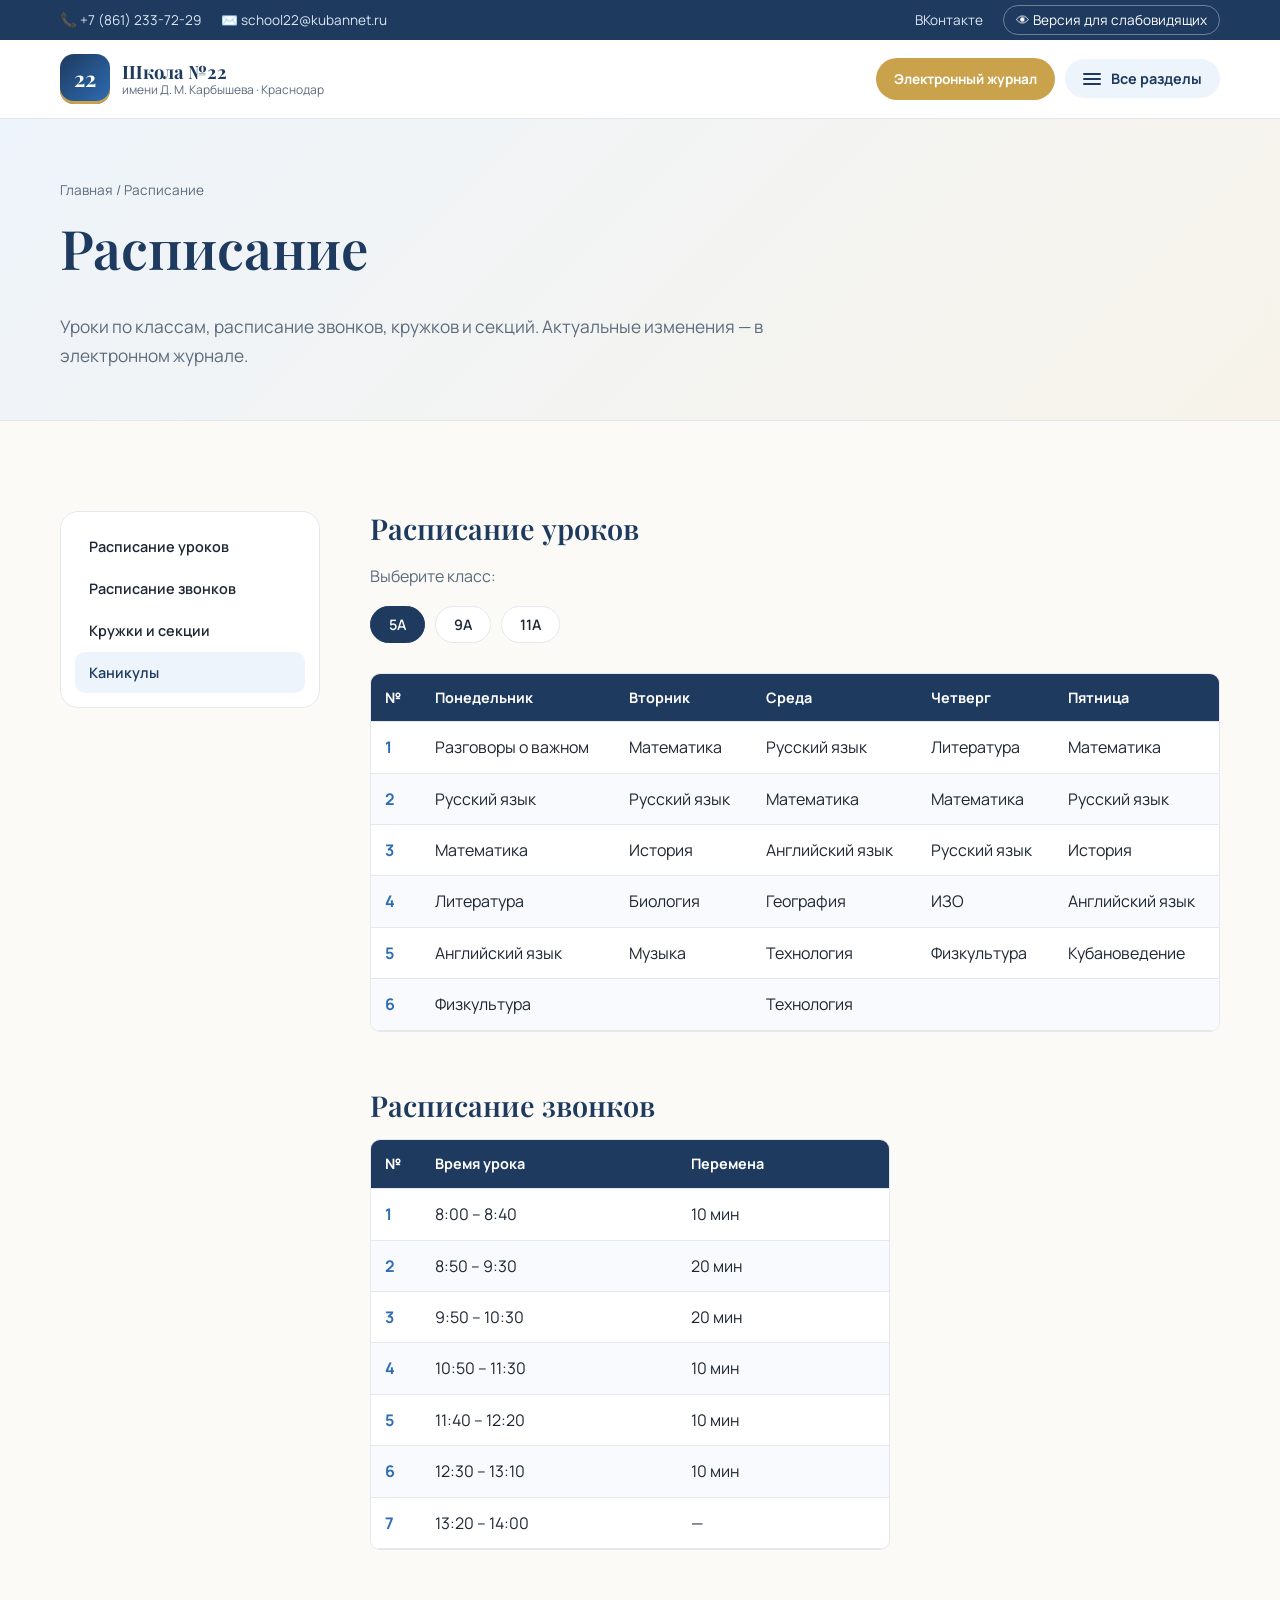
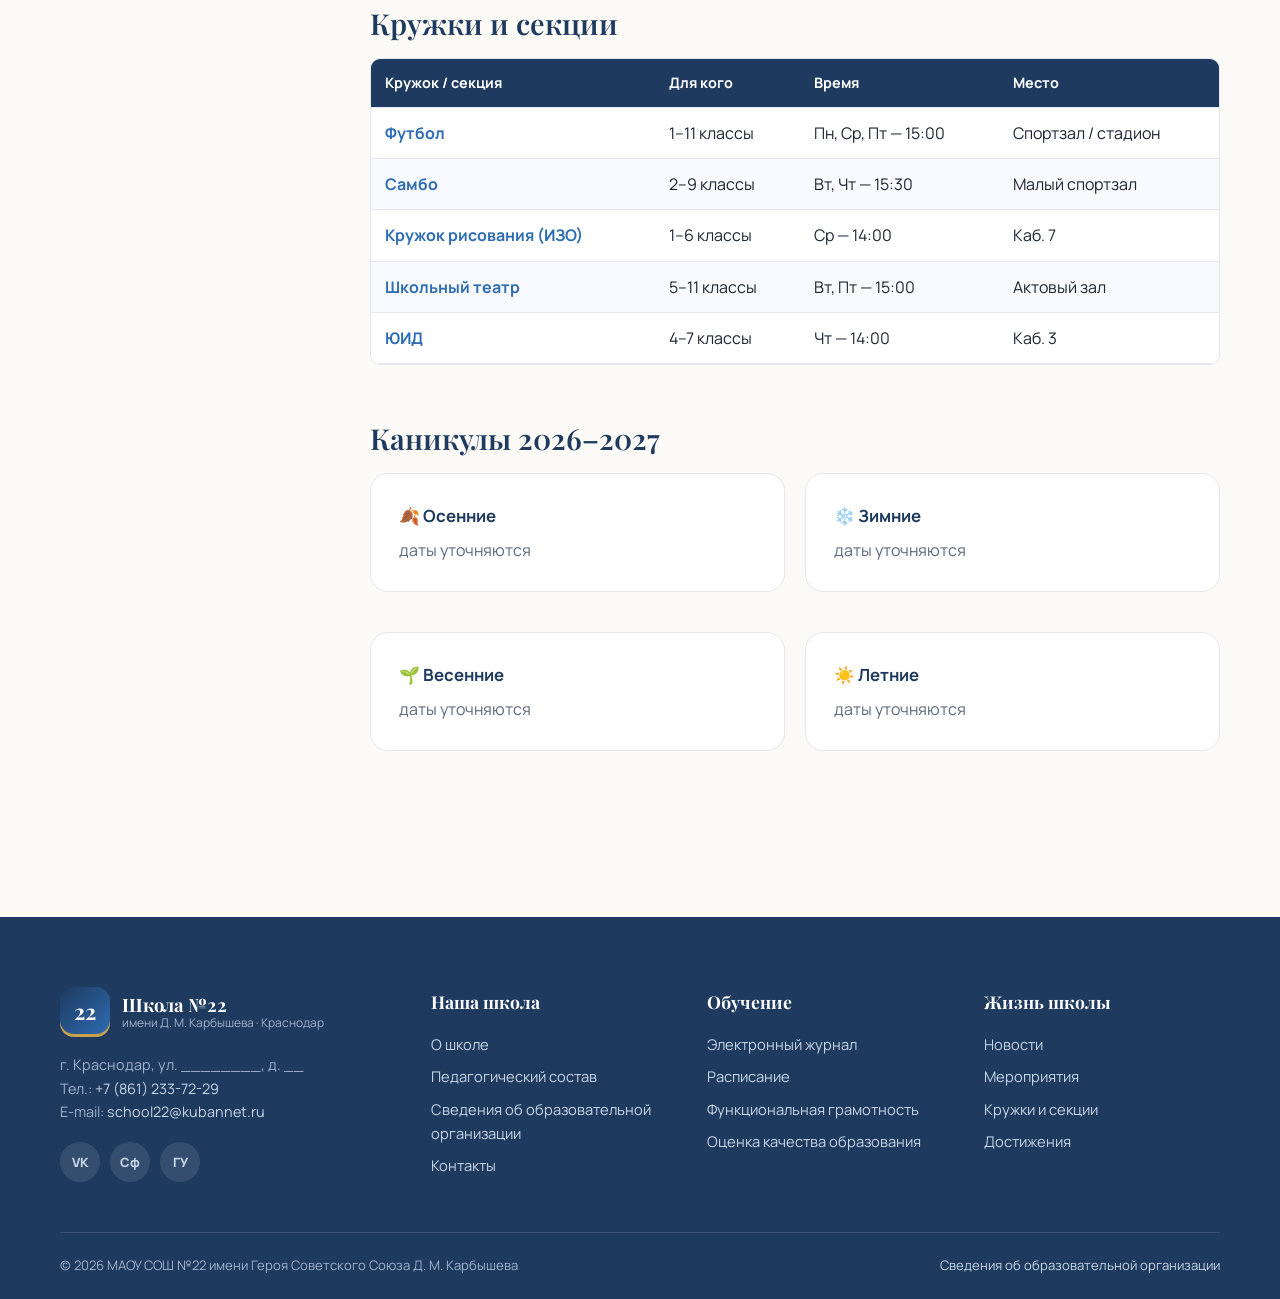
==== schedule.html @ 536f1bcf "Сайт МАОУ СОШ №22 им. Д. М. Карбышева Co-Authored-By: Claude Opus 5.5 <noreply@anthropic.com>" ====
<!DOCTYPE html>
<html lang="ru">
<head>
  <meta charset="UTF-8">
  <meta name="viewport" content="width=device-width, initial-scale=1">
  <title>Расписание — Школа №22</title>
  <link rel="preconnect" href="https://fonts.googleapis.com">
  <link rel="preconnect" href="https://fonts.gstatic.com" crossorigin>
  <link href="https://fonts.googleapis.com/css2?family=Manrope:wght@400;500;600;700;800&family=Playfair+Display:ital,wght@0,500;0,600;0,700;1,500&display=swap" rel="stylesheet">
  <link rel="stylesheet" href="css/style.css">
</head>
<body>
  <div id="site-header"></div>

  <main id="main">
    <section class="page-hero">
      <div class="container">
        <div class="crumbs"><a href="index.html">Главная</a> / Расписание</div>
        <h1>Расписание</h1>
        <p>Уроки по классам, расписание звонков, кружков и секций. Актуальные изменения — в электронном журнале.</p>
      </div>
    </section>

    <section class="section">
      <div class="container layout">
        <nav class="sidenav" aria-label="Подразделы">
          <a href="#lessons">Расписание уроков</a>
          <a href="#bells">Расписание звонков</a>
          <a href="#clubs">Кружки и секции</a>
          <a href="#holidays">Каникулы</a>
        </nav>

        <div class="content">
          <section id="lessons">
            <h2>Расписание уроков</h2>
            <p style="color:var(--muted)">Выберите класс:</p>
            <div data-render="timetable"></div>
          </section>

          <section id="bells">
            <h2>Расписание звонков</h2>
            <div style="max-width:520px" data-render="bells"></div>
          </section>

          <section id="clubs">
            <h2>Кружки и секции</h2>
            <div data-render="clubs"></div>
          </section>

          <section id="holidays">
            <h2>Каникулы 2026–2027</h2>
            <div class="grid-2">
              <div class="panel"><h4>🍂 Осенние</h4><p style="margin:0;color:var(--muted)">даты уточняются</p></div>
              <div class="panel"><h4>❄️ Зимние</h4><p style="margin:0;color:var(--muted)">даты уточняются</p></div>
              <div class="panel"><h4>🌱 Весенние</h4><p style="margin:0;color:var(--muted)">даты уточняются</p></div>
              <div class="panel"><h4>☀️ Летние</h4><p style="margin:0;color:var(--muted)">даты уточняются</p></div>
            </div>
          </section>
        </div>
      </div>
    </section>
  </main>

  <div id="site-footer"></div>
  <script src="js/data.js"></script>
  <script src="js/main.js"></script>
</body>
</html>
---- css/style.css ----
/* =========================================================
   МАОУ СОШ №22 им. Д. Карбышева — общий стиль сайта
   ========================================================= */

:root {
  --bg: #fbfaf7;
  --surface: #ffffff;
  --sky: #eef4fb;
  --sky-2: #dde9f7;
  --navy: #1e3a5f;
  --blue: #2e6db4;
  --blue-dark: #24578f;
  --gold: #c9a24b;
  --gold-soft: #f6eedb;
  --text: #1d2733;
  --muted: #5c6b7c;
  --line: #e4e8ee;
  --radius: 18px;
  --radius-sm: 10px;
  --shadow: 0 10px 30px rgba(30, 58, 95, .08);
  --shadow-hover: 0 18px 40px rgba(30, 58, 95, .14);
  --container: 1200px;
  --serif: "Playfair Display", Georgia, "Times New Roman", serif;
  --sans: "Manrope", "Segoe UI", Arial, sans-serif;
  --fz: 16px;
}

*, *::before, *::after { box-sizing: border-box; }

html { scroll-behavior: smooth; font-size: var(--fz); }

body {
  margin: 0;
  background: var(--bg);
  color: var(--text);
  font-family: var(--sans);
  line-height: 1.65;
  -webkit-font-smoothing: antialiased;
}

img { max-width: 100%; display: block; }
a { color: var(--blue); text-decoration: none; transition: color .2s; }
a:hover { color: var(--navy); }

h1, h2, h3 { font-family: var(--serif); color: var(--navy); line-height: 1.2; margin: 0 0 .6em; font-weight: 600; }
h1 { font-size: clamp(2rem, 4.5vw, 3.4rem); }
h2 { font-size: clamp(1.6rem, 3vw, 2.4rem); }
h3 { font-size: 1.25rem; }
h4 { margin: 0 0 .4em; font-size: 1.05rem; color: var(--navy); }
p { margin: 0 0 1em; }

.container { width: 100%; max-width: var(--container); margin: 0 auto; padding: 0 20px; }

.skip-link { position: absolute; left: -999px; top: 0; background: var(--navy); color: #fff; padding: 10px 16px; z-index: 1000; }
.skip-link:focus { left: 10px; color: #fff; }

:focus-visible { outline: 3px solid var(--gold); outline-offset: 2px; }

/* ---------- Кнопки ---------- */
.btn {
  display: inline-flex; align-items: center; gap: 8px;
  padding: 12px 24px; border-radius: 999px;
  font-weight: 700; font-size: .95rem; font-family: var(--sans);
  border: 2px solid transparent; cursor: pointer;
  transition: background .2s, color .2s, border-color .2s, transform .2s;
}
.btn:hover { transform: translateY(-2px); }
.btn-primary { background: var(--blue); color: #fff; }
.btn-primary:hover { background: var(--blue-dark); color: #fff; }
.btn-gold { background: var(--gold); color: #fff; }
.btn-gold:hover { background: #b38d3b; color: #fff; }
.btn-outline { border-color: var(--blue); color: var(--blue); background: transparent; }
.btn-outline:hover { background: var(--blue); color: #fff; }
.btn-light { background: #fff; color: var(--navy); }
.btn-light:hover { background: var(--gold-soft); color: var(--navy); }
.btn-sm { padding: 8px 16px; font-size: .85rem; }

/* ---------- Верхняя полоса ---------- */
.topbar { background: var(--navy); color: #dbe6f3; font-size: .85rem; }
.topbar .container { display: flex; justify-content: space-between; align-items: center; gap: 16px; min-height: 40px; flex-wrap: wrap; }
.topbar a { color: #dbe6f3; }
.topbar a:hover { color: #fff; }
.topbar-left, .topbar-right { display: flex; gap: 20px; align-items: center; flex-wrap: wrap; }
.a11y-btn { background: none; border: 1px solid rgba(255,255,255,.35); color: #fff; border-radius: 999px; padding: 3px 12px; cursor: pointer; font: inherit; }
.a11y-btn:hover { background: rgba(255,255,255,.12); }

/* ---------- Шапка ---------- */
.header {
  position: sticky; top: 0; z-index: 100;
  background: rgba(255,255,255,.94);
  backdrop-filter: blur(10px);
  border-bottom: 1px solid var(--line);
}
.header .container { display: flex; align-items: center; justify-content: space-between; gap: 20px; min-height: 78px; }

.logo { display: flex; align-items: center; gap: 12px; color: var(--navy); flex-shrink: 0; white-space: nowrap; }
.logo:hover { color: var(--navy); }
.logo-mark {
  width: 50px; height: 50px; border-radius: 14px; flex-shrink: 0;
  background: linear-gradient(135deg, var(--navy), var(--blue));
  color: #fff; display: grid; place-items: center;
  font-family: var(--serif); font-weight: 700; font-size: 1.35rem;
  box-shadow: inset 0 -3px 0 var(--gold);
}
.logo-text { display: flex; flex-direction: column; line-height: 1.2; }
.logo-text strong { font-family: var(--serif); font-size: 1.15rem; }
.logo-text span { font-size: .75rem; color: var(--muted); }

.nav { display: flex; align-items: center; gap: 4px; }
.nav a {
  color: var(--text); font-weight: 600; font-size: .92rem;
  padding: 8px 12px; border-radius: 999px;
}
.nav a:hover, .nav a.active { background: var(--sky); color: var(--navy); }

.menu-toggle {
  display: inline-flex; align-items: center; gap: 10px;
  background: var(--sky); border: 0; border-radius: 999px;
  padding: 10px 18px; font: 700 .9rem var(--sans); color: var(--navy); cursor: pointer;
}
.menu-toggle:hover { background: var(--sky-2); }
.burger { width: 18px; height: 12px; position: relative; }
.burger span, .burger::before, .burger::after { content: ""; position: absolute; left: 0; width: 100%; height: 2px; background: currentColor; border-radius: 2px; }
.burger::before { top: 0; } .burger span { top: 5px; } .burger::after { top: 10px; }

/* ---------- Полноэкранное меню ---------- */
.mega {
  position: fixed; inset: 0; z-index: 200;
  background: var(--bg);
  overflow-y: auto;
  opacity: 0; visibility: hidden; transform: translateY(-12px);
  transition: opacity .3s, transform .3s, visibility .3s;
}
.mega.open { opacity: 1; visibility: visible; transform: none; }
.mega-head { display: flex; justify-content: space-between; align-items: center; min-height: 78px; border-bottom: 1px solid var(--line); }
.mega-close { background: var(--sky); border: 0; width: 46px; height: 46px; border-radius: 50%; font-size: 1.6rem; color: var(--navy); cursor: pointer; }
.mega-close:hover { background: var(--sky-2); }
.mega-grid { display: grid; grid-template-columns: repeat(auto-fit, minmax(230px, 1fr)); gap: 36px; padding: 40px 0 60px; }
.mega-grid h3 { font-size: 1.1rem; padding-bottom: 10px; border-bottom: 2px solid var(--gold); display: inline-block; }
.mega-grid ul { list-style: none; padding: 0; margin: 0; }
.mega-grid li a { display: block; padding: 6px 0; color: var(--text); font-weight: 500; }
.mega-grid li a:hover { color: var(--blue); padding-left: 6px; transition: padding .2s; }
body.no-scroll { overflow: hidden; }

/* ---------- Главный экран ---------- */
.hero {
  position: relative; overflow: hidden;
  min-height: 640px; display: flex; align-items: center;
  background:
    linear-gradient(100deg, rgba(251,250,247,.97) 0%, rgba(251,250,247,.88) 45%, rgba(238,244,251,.25) 100%),
    url("../img/hero.jpg") center/cover no-repeat,
    linear-gradient(135deg, #eef4fb 0%, #dde9f7 50%, #f6eedb 100%);
}
.hero::after {
  content: ""; position: absolute; right: -120px; top: -120px;
  width: 560px; height: 560px; border-radius: 50%;
  background: radial-gradient(circle, rgba(201,162,75,.22), transparent 65%);
  pointer-events: none;
}
.hero .container { position: relative; z-index: 1; display: grid; grid-template-columns: 1.2fr .8fr; gap: 50px; align-items: center; padding-top: 60px; padding-bottom: 60px; }
.eyebrow {
  display: inline-block; text-transform: uppercase; letter-spacing: .14em;
  font-size: .78rem; font-weight: 800; color: var(--gold); margin-bottom: 14px;
}
.hero h1 span { color: var(--blue); font-style: italic; }
.hero-lead { font-size: 1.15rem; color: var(--muted); max-width: 560px; margin-bottom: 28px; }
.hero-actions { display: flex; gap: 14px; flex-wrap: wrap; }

.hero-card {
  background: var(--surface); border-radius: 24px; padding: 30px;
  box-shadow: var(--shadow); border: 1px solid var(--line);
}
.hero-card h3 { margin-bottom: 18px; }
.quick-list { list-style: none; margin: 0; padding: 0; display: grid; gap: 10px; }
.quick-list a {
  display: flex; align-items: center; gap: 14px;
  padding: 12px 14px; border-radius: 12px; background: var(--bg);
  color: var(--text); font-weight: 600; border: 1px solid transparent;
  transition: border-color .2s, background .2s;
}
.quick-list a:hover { border-color: var(--sky-2); background: var(--sky); color: var(--navy); }
.quick-list .ico { width: 38px; height: 38px; border-radius: 10px; background: var(--sky); display: grid; place-items: center; font-size: 1.15rem; flex-shrink: 0; }

/* ---------- Секции ---------- */
.section { padding: 90px 0; }
.section-alt { background: var(--surface); }
.section-sky { background: var(--sky); }
.section-head { display: flex; justify-content: space-between; align-items: flex-end; gap: 20px; margin-bottom: 40px; flex-wrap: wrap; }
.section-head h2 { margin: 0; }
.section-head p { color: var(--muted); max-width: 560px; margin: 8px 0 0; }

.intro { display: grid; grid-template-columns: 1fr 1fr; gap: 60px; align-items: center; }
.intro-quote {
  font-family: var(--serif); font-size: clamp(1.4rem, 2.4vw, 2rem);
  color: var(--navy); line-height: 1.35; font-style: italic;
  border-left: 4px solid var(--gold); padding-left: 28px; margin: 0;
}
.intro-text { color: var(--muted); font-size: 1.05rem; }

/* ---------- Статистика ---------- */
.stats { display: grid; grid-template-columns: repeat(4, 1fr); gap: 20px; }
.stat {
  background: var(--surface); border-radius: var(--radius); padding: 28px;
  text-align: center; border: 1px solid var(--line);
}
.stat b { display: block; font-family: var(--serif); font-size: 2.6rem; color: var(--blue); line-height: 1.1; }
.stat span { color: var(--muted); font-size: .95rem; }

/* ---------- Плитки разделов ---------- */
.tiles { display: grid; grid-template-columns: repeat(auto-fill, minmax(260px, 1fr)); gap: 22px; }
.tile {
  position: relative; display: flex; flex-direction: column; gap: 10px;
  background: var(--surface); border-radius: var(--radius); padding: 28px;
  border: 1px solid var(--line); color: var(--text);
  transition: transform .25s, box-shadow .25s, border-color .25s;
  overflow: hidden;
}
.tile::after {
  content: "→"; position: absolute; right: 24px; bottom: 22px;
  color: var(--gold); font-size: 1.3rem; transition: transform .25s;
}
.tile:hover { transform: translateY(-6px); box-shadow: var(--shadow-hover); border-color: transparent; color: var(--text); }
.tile:hover::after { transform: translateX(6px); }
.tile-ico { width: 54px; height: 54px; border-radius: 14px; background: var(--sky); display: grid; place-items: center; font-size: 1.6rem; }
.tile h3 { margin: 6px 0 0; font-size: 1.2rem; }
.tile p { color: var(--muted); font-size: .93rem; margin: 0 0 18px; }

/* ---------- Карточки новостей ---------- */
.cards { display: grid; grid-template-columns: repeat(auto-fill, minmax(300px, 1fr)); gap: 26px; }
.card {
  background: var(--surface); border-radius: var(--radius); overflow: hidden;
  border: 1px solid var(--line); display: flex; flex-direction: column;
  transition: transform .25s, box-shadow .25s;
}
.card:hover { transform: translateY(-5px); box-shadow: var(--shadow-hover); }
.card-img {
  aspect-ratio: 16/10; display: grid; place-items: center; font-size: 3rem;
  background: linear-gradient(135deg, var(--sky), var(--gold-soft));
  background-size: cover; background-position: center;
}
.card-body { padding: 22px 24px 26px; display: flex; flex-direction: column; gap: 8px; flex: 1; }
.card-meta { display: flex; gap: 10px; align-items: center; font-size: .82rem; color: var(--muted); flex-wrap: wrap; }
.tag { background: var(--gold-soft); color: #8a6b23; padding: 3px 10px; border-radius: 999px; font-weight: 700; font-size: .75rem; }
.card h3 { font-size: 1.15rem; margin: 4px 0; }
.card p { color: var(--muted); font-size: .93rem; margin: 0; }
.card .more { margin-top: auto; padding-top: 12px; font-weight: 700; font-size: .9rem; }

/* ---------- Мероприятия ---------- */
.events { display: grid; gap: 16px; }
.event {
  display: grid; grid-template-columns: 90px 1fr auto; gap: 24px; align-items: center;
  background: var(--surface); border: 1px solid var(--line); border-radius: var(--radius);
  padding: 20px 24px; transition: box-shadow .25s;
}
.event:hover { box-shadow: var(--shadow); }
.event-date { text-align: center; background: var(--sky); border-radius: 14px; padding: 10px 6px; }
.event-date b { display: block; font-family: var(--serif); font-size: 2rem; color: var(--navy); line-height: 1; }
.event-date span { font-size: .78rem; text-transform: uppercase; color: var(--muted); font-weight: 700; }
.event h3 { font-size: 1.1rem; margin: 0 0 4px; }
.event p { color: var(--muted); margin: 0; font-size: .92rem; }
.event-place { font-size: .85rem; color: var(--muted); white-space: nowrap; }
.event.past { opacity: .6; }

/* ---------- Фильтры / вкладки ---------- */
.chips { display: flex; gap: 10px; flex-wrap: wrap; margin-bottom: 30px; }
.chip {
  border: 1px solid var(--line); background: var(--surface); color: var(--text);
  padding: 8px 18px; border-radius: 999px; cursor: pointer; font: 600 .9rem var(--sans);
  transition: all .2s;
}
.chip:hover { border-color: var(--blue); color: var(--blue); }
.chip.active { background: var(--navy); border-color: var(--navy); color: #fff; }

/* ---------- Баннер-призыв ---------- */
.cta {
  border-radius: 28px; padding: 56px;
  background: linear-gradient(120deg, var(--navy), var(--blue));
  color: #fff; display: grid; grid-template-columns: 1.3fr auto; gap: 30px; align-items: center;
  position: relative; overflow: hidden;
}
.cta::after { content: ""; position: absolute; right: -80px; bottom: -120px; width: 320px; height: 320px; border-radius: 50%; background: rgba(201,162,75,.25); }
.cta h2 { color: #fff; margin-bottom: 10px; }
.cta p { color: #dbe6f3; margin: 0; }
.cta > * { position: relative; z-index: 1; }

/* ---------- Внутренние страницы ---------- */
.page-hero {
  background: linear-gradient(135deg, var(--sky) 0%, #f7f3ea 100%);
  padding: 60px 0 50px; border-bottom: 1px solid var(--line);
}
.page-hero p { color: var(--muted); max-width: 720px; font-size: 1.08rem; margin: 0; }
.crumbs { font-size: .85rem; color: var(--muted); margin-bottom: 14px; }
.crumbs a { color: var(--muted); }
.crumbs a:hover { color: var(--blue); }

.layout { display: grid; grid-template-columns: 260px 1fr; gap: 50px; align-items: start; }
.sidenav { position: sticky; top: 100px; background: var(--surface); border: 1px solid var(--line); border-radius: var(--radius); padding: 14px; }
.sidenav a { display: block; padding: 9px 14px; border-radius: 10px; color: var(--text); font-weight: 600; font-size: .9rem; }
.sidenav a:hover, .sidenav a.active { background: var(--sky); color: var(--navy); }

.content > section { scroll-margin-top: 100px; margin-bottom: 56px; }
.content h2 { font-size: 1.8rem; }
.panel { background: var(--surface); border: 1px solid var(--line); border-radius: var(--radius); padding: 28px; margin-bottom: 20px; }
.panel-sky { background: var(--sky); border-color: var(--sky-2); }
.grid-2 { display: grid; grid-template-columns: repeat(2, 1fr); gap: 20px; }
.grid-3 { display: grid; grid-template-columns: repeat(3, 1fr); gap: 20px; }

.doc-list { list-style: none; padding: 0; margin: 0; display: grid; gap: 10px; }
.doc-list a, .doc-list li > span {
  display: flex; align-items: center; gap: 14px; padding: 14px 18px;
  background: var(--surface); border: 1px solid var(--line); border-radius: 12px; color: var(--text); font-weight: 600;
}
.doc-list a:hover { border-color: var(--blue); color: var(--blue); }
.doc-list .ext { margin-left: auto; font-size: .78rem; color: var(--muted); font-weight: 700; background: var(--sky); padding: 3px 10px; border-radius: 999px; }

.info-table { width: 100%; border-collapse: collapse; background: var(--surface); border-radius: var(--radius-sm); overflow: hidden; }
.info-table th, .info-table td { text-align: left; padding: 13px 16px; border-bottom: 1px solid var(--line); vertical-align: top; }
.info-table th { width: 38%; color: var(--muted); font-weight: 600; background: #fafcfe; }
.info-table tr:last-child th, .info-table tr:last-child td { border-bottom: 0; }
.table-wrap { overflow-x: auto; border: 1px solid var(--line); border-radius: var(--radius-sm); }

.schedule-table { width: 100%; border-collapse: collapse; background: var(--surface); min-width: 640px; }
.schedule-table th, .schedule-table td { padding: 12px 14px; border-bottom: 1px solid var(--line); text-align: left; }
.schedule-table thead th { background: var(--navy); color: #fff; font-weight: 700; font-size: .9rem; }
.schedule-table tbody tr:nth-child(even) { background: #f8fafd; }
.schedule-table td:first-child { font-weight: 700; color: var(--blue); width: 50px; }

/* Аккордеон */
.acc { border: 1px solid var(--line); border-radius: var(--radius-sm); background: var(--surface); margin-bottom: 12px; overflow: hidden; }
.acc summary { cursor: pointer; padding: 18px 22px; font-weight: 700; color: var(--navy); list-style: none; display: flex; justify-content: space-between; align-items: center; gap: 14px; }
.acc summary::-webkit-details-marker { display: none; }
.acc summary::after { content: "+"; font-size: 1.4rem; color: var(--gold); transition: transform .2s; }
.acc[open] summary::after { transform: rotate(45deg); }
.acc .acc-body { padding: 0 22px 20px; color: var(--muted); }

/* Педсостав */
.staff { display: grid; grid-template-columns: repeat(auto-fill, minmax(240px, 1fr)); gap: 22px; }
.person { background: var(--surface); border: 1px solid var(--line); border-radius: var(--radius); overflow: hidden; text-align: center; }
.person-photo { aspect-ratio: 1; background: linear-gradient(135deg, var(--sky), var(--gold-soft)); display: grid; place-items: center; font-family: var(--serif); font-size: 3rem; color: var(--navy); background-size: cover; background-position: center; }
.person-body { padding: 18px; }
.person h4 { margin-bottom: 4px; }
.person p { color: var(--muted); font-size: .88rem; margin: 0; }
.person .tag { display: inline-block; margin-top: 8px; }

.search-input { width: 100%; max-width: 420px; padding: 12px 18px; border: 1px solid var(--line); border-radius: 999px; font: inherit; background: var(--surface); }
.search-input:focus { outline: none; border-color: var(--blue); }

.notice { background: var(--gold-soft); border-left: 4px solid var(--gold); padding: 16px 20px; border-radius: 10px; color: #6d5520; margin-bottom: 24px; font-size: .95rem; }
.empty { text-align: center; color: var(--muted); padding: 40px; }

/* Контакты */
.contact-grid { display: grid; grid-template-columns: 1fr 1fr; gap: 30px; }
.contact-item { display: flex; gap: 16px; align-items: flex-start; padding: 18px 0; border-bottom: 1px solid var(--line); }
.contact-item:last-child { border-bottom: 0; }
.contact-item .ico { width: 46px; height: 46px; border-radius: 12px; background: var(--sky); display: grid; place-items: center; font-size: 1.25rem; flex-shrink: 0; }
.contact-item small { display: block; color: var(--muted); font-size: .8rem; }
.contact-item b { color: var(--navy); }
.map-box { min-height: 380px; border-radius: var(--radius); overflow: hidden; background: var(--sky); display: grid; place-items: center; text-align: center; color: var(--muted); border: 1px solid var(--line); }
.map-box iframe { width: 100%; height: 100%; min-height: 380px; border: 0; }

.form { display: grid; gap: 14px; }
.form label { font-weight: 600; font-size: .9rem; display: grid; gap: 6px; }
.form input, .form textarea, .form select { padding: 12px 16px; border: 1px solid var(--line); border-radius: 10px; font: inherit; background: var(--surface); }
.form input:focus, .form textarea:focus { outline: none; border-color: var(--blue); }
.form-ok { display: none; background: #e7f6ec; color: #23663a; padding: 14px 18px; border-radius: 10px; }

/* ---------- Подвал ---------- */
.footer { background: var(--navy); color: #c8d6e8; padding: 70px 0 0; margin-top: 0; }
.footer a { color: #c8d6e8; }
.footer a:hover { color: #fff; }
.footer-grid { display: grid; grid-template-columns: 1.4fr 1fr 1fr 1fr; gap: 40px; }
.footer h4 { color: #fff; font-family: var(--serif); font-size: 1.1rem; margin-bottom: 16px; }
.footer ul { list-style: none; padding: 0; margin: 0; display: grid; gap: 8px; font-size: .92rem; }
.footer .logo-text strong { color: #fff; }
.footer .logo-text span { color: #9fb3cc; }
.footer-about { font-size: .9rem; margin-top: 16px; color: #9fb3cc; }
.socials { display: flex; gap: 10px; margin-top: 18px; }
.socials a { width: 40px; height: 40px; border-radius: 50%; background: rgba(255,255,255,.1); display: grid; place-items: center; font-weight: 800; font-size: .8rem; }
.socials a:hover { background: var(--gold); color: #fff; }
.footer-bottom { border-top: 1px solid rgba(255,255,255,.12); margin-top: 50px; padding: 22px 0; font-size: .82rem; color: #9fb3cc; display: flex; justify-content: space-between; gap: 16px; flex-wrap: wrap; }

.to-top {
  position: fixed; right: 22px; bottom: 22px; width: 48px; height: 48px; border-radius: 50%;
  background: var(--gold); color: #fff; border: 0; font-size: 1.3rem; cursor: pointer;
  box-shadow: var(--shadow); opacity: 0; visibility: hidden; transition: all .3s; z-index: 90;
}
.to-top.show { opacity: 1; visibility: visible; }

/* Анимация появления */
.reveal { opacity: 0; transform: translateY(24px); transition: opacity .7s ease, transform .7s ease; }
.reveal.visible { opacity: 1; transform: none; }

/* ---------- Версия для слабовидящих ---------- */
html.a11y { --fz: 20px; --bg: #fff; --surface: #fff; --sky: #f1f1f1; --sky-2: #ddd; --text: #000; --muted: #222; --navy: #000; --blue: #0033aa; --line: #000; }
html.a11y * { box-shadow: none !important; text-shadow: none !important; }
html.a11y .hero { background: #fff; }
html.a11y .card-img, html.a11y .person-photo { filter: grayscale(1); }
html.a11y .reveal { opacity: 1; transform: none; }

/* ---------- Адаптив ---------- */
.nav a, .btn, .menu-toggle { white-space: nowrap; }

@media (max-width: 1280px) {
  .nav { display: none; }
}
@media (min-width: 1281px) and (max-width: 1440px) {
  .menu-toggle .label { display: none; }
  .nav a { padding: 8px 10px; }
}
@media (max-width: 1080px) {
  .footer-grid { grid-template-columns: 1fr 1fr; }
}
@media (max-width: 900px) {
  .hero { min-height: auto; }
  .hero .container, .intro, .contact-grid, .layout, .cta { grid-template-columns: 1fr; }
  .stats { grid-template-columns: repeat(2, 1fr); }
  .grid-3 { grid-template-columns: 1fr 1fr; }
  .sidenav { position: static; display: flex; overflow-x: auto; gap: 4px; padding: 8px; }
  .sidenav a { white-space: nowrap; }
  .section { padding: 64px 0; }
  .cta { padding: 36px; }
}
@media (max-width: 600px) {
  .container { padding: 0 16px; }
  .topbar-left .hide-sm { display: none; }
  .logo-text span { display: none; }
  .menu-toggle .label { display: none; }
  .stats, .grid-2, .grid-3, .footer-grid { grid-template-columns: 1fr; }
  .event { grid-template-columns: 70px 1fr; gap: 16px; }
  .event-place { grid-column: 2; white-space: normal; }
  .info-table th { width: auto; display: block; border-bottom: 0; padding-bottom: 0; background: none; }
  .info-table td { display: block; }
  .hero-card { padding: 20px; }
}

@media (prefers-reduced-motion: reduce) {
  * { transition: none !important; scroll-behavior: auto !important; }
  .reveal { opacity: 1; transform: none; }
}
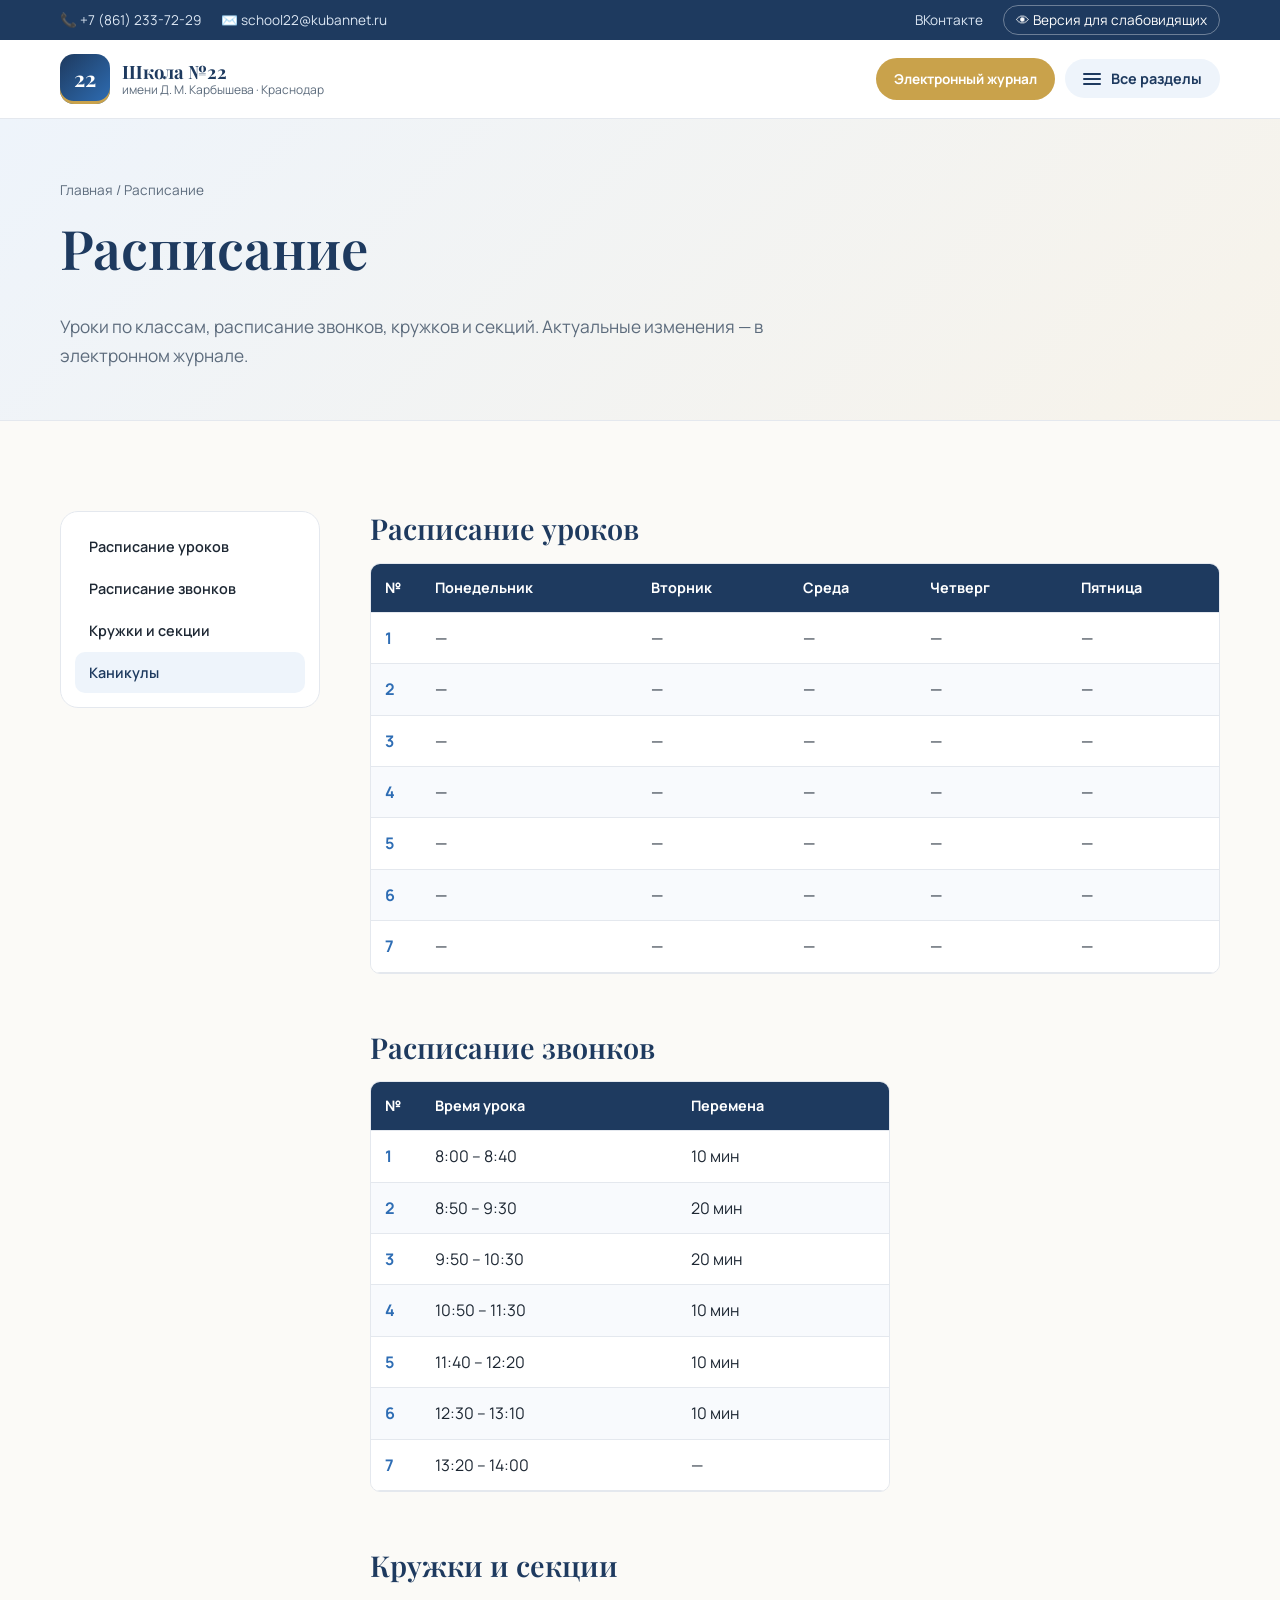
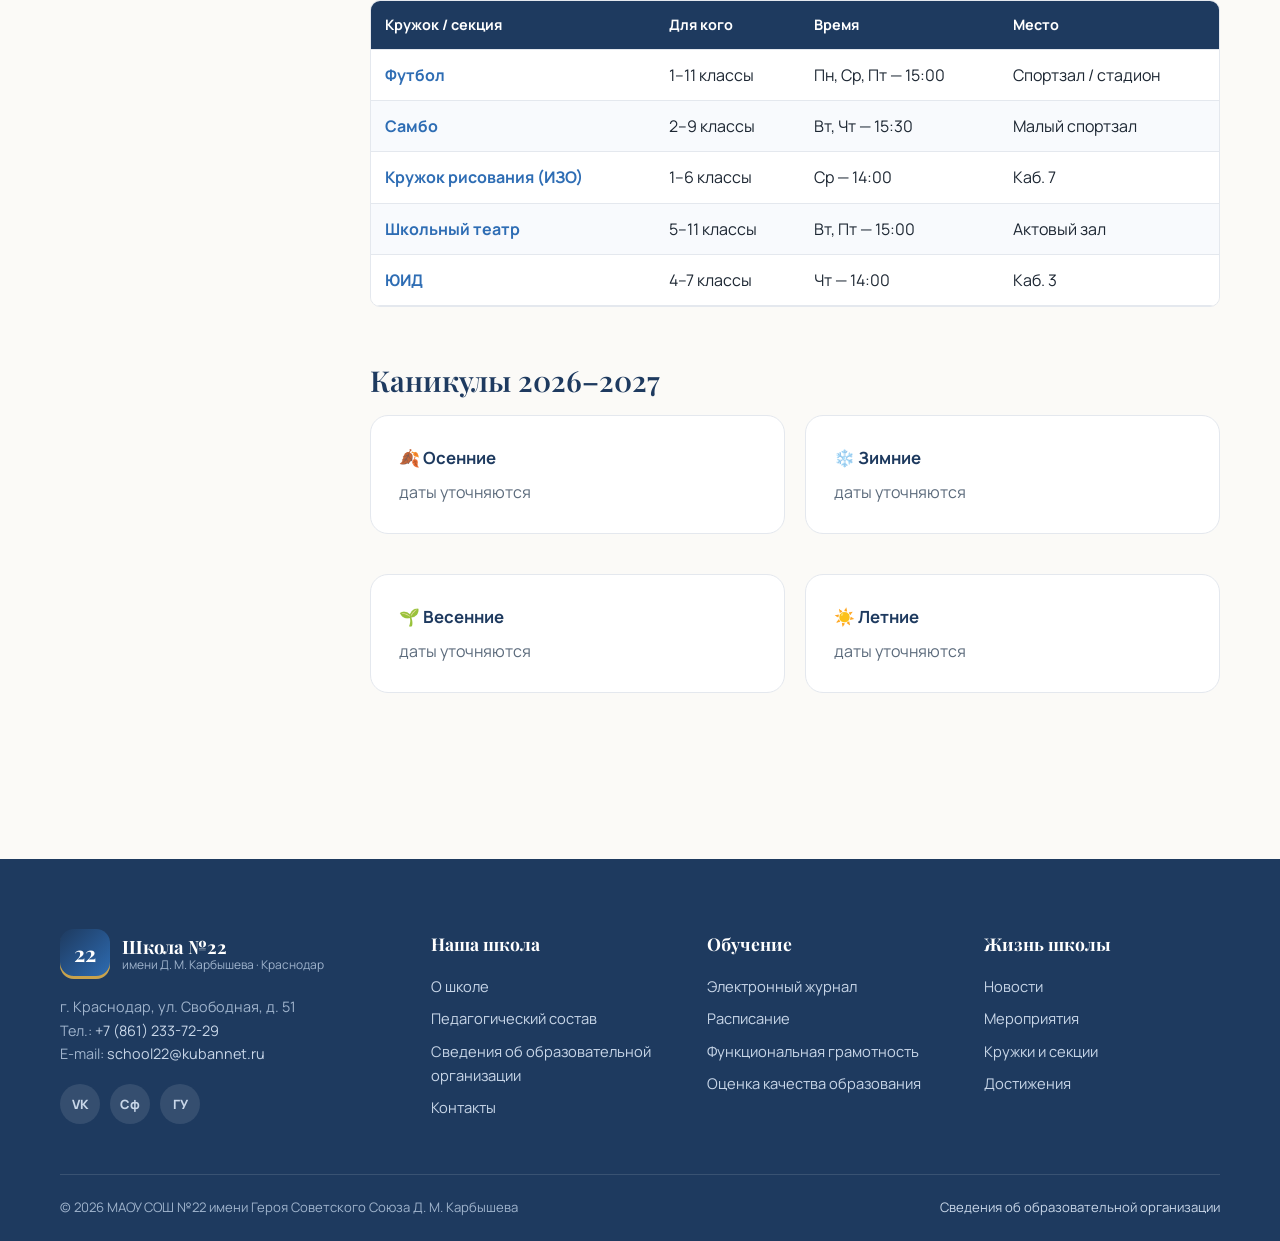
==== commit 82d98b2d: "Адрес школы, убран телефон директора, расписание уроков очищено Co-Authored-By: Claude Opus 5.5 <nor" ====
--- a/schedule.html
+++ b/schedule.html
@@ -33,7 +33,6 @@
         <div class="content">
           <section id="lessons">
             <h2>Расписание уроков</h2>
-            <p style="color:var(--muted)">Выберите класс:</p>
             <div data-render="timetable"></div>
           </section>
 
